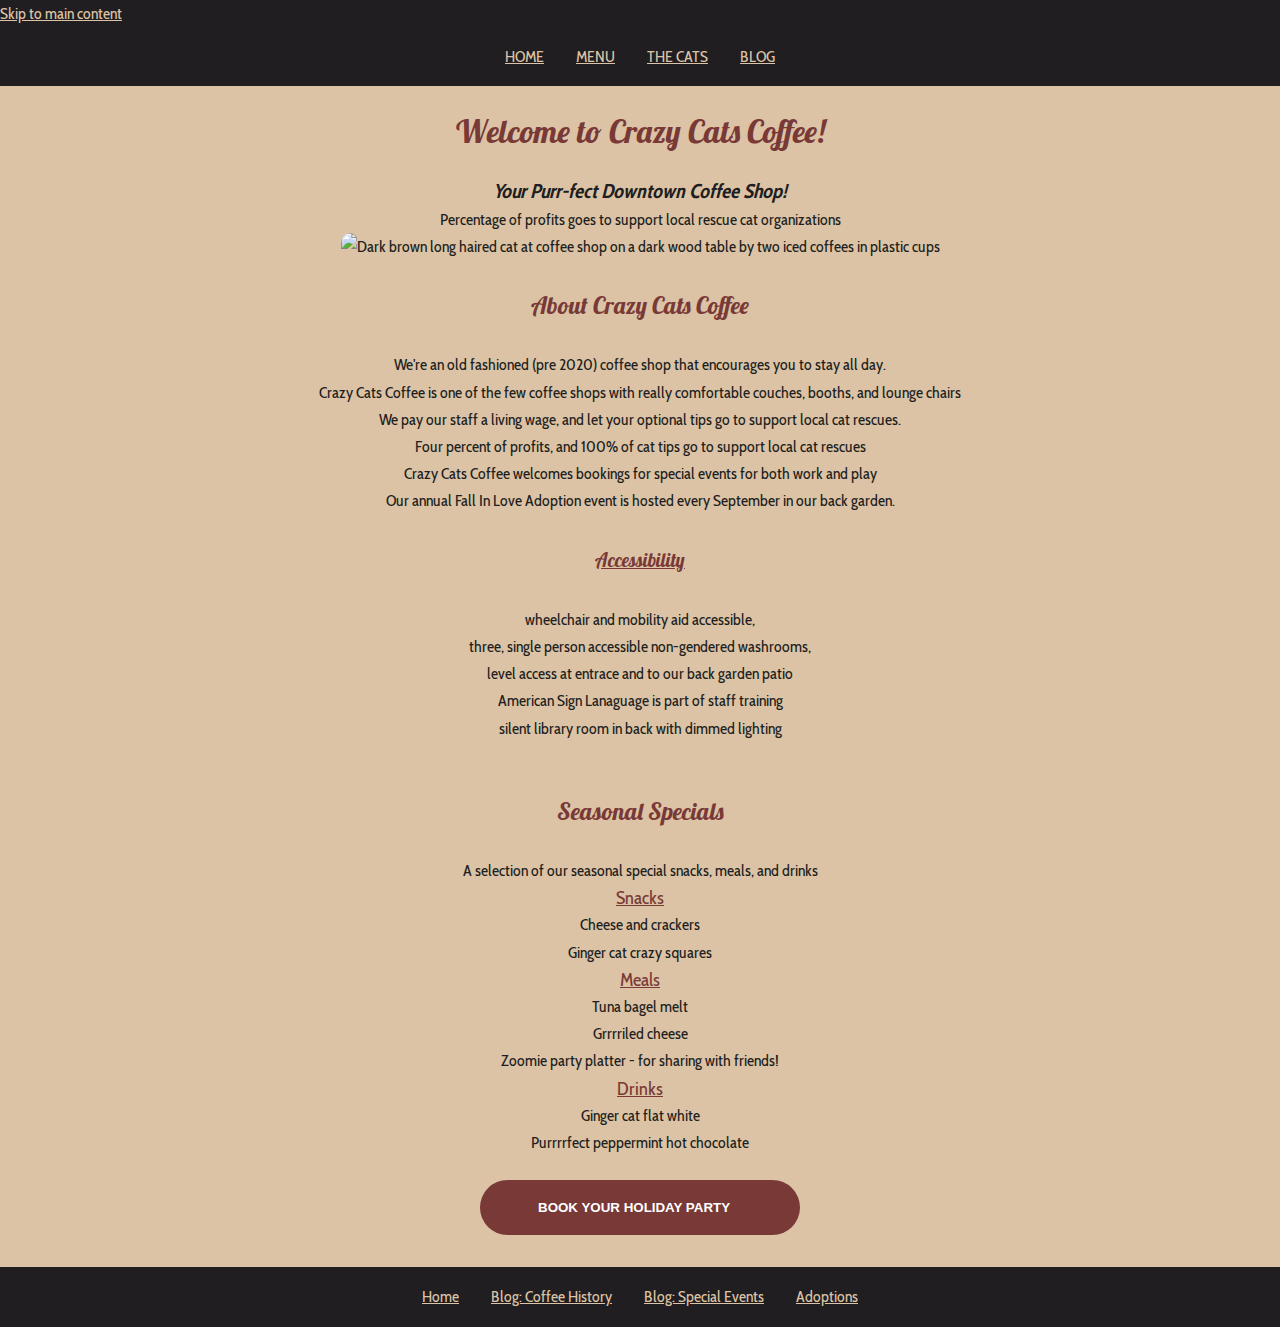
==== index.html @ 33ed03c4 "first commit. code from codepen and further edits" ====
<!DOCTYPE html>
<html lang="en">
<head>
    <meta charset="UTF-8">
    <meta name="viewport" content="width=device-width, initial-scale=1.0">
    <title>Crazy Cats Coffee - Homepage</title>
    <link rel="stylesheet" href="styles.css">
</head>
<header>
	<!-- 
	<img src="https://gingerkiwi.github.io/hosted-assets/icon-local_cafe_FILL0_wght400_GRAD0_opsz24.svg" alt="icon of coffee cup"> -->

	<a href="#main" id="skipToMain" class="a11y--skip-to-main">Skip to main content</a>
	<nav aria-label="Primary navigation">
		<ul>
			<li><a href="/">Home</a></li>
			<li><a href="/menu.html">Menu</a></li>
			<li><a href="/cats.html">The Cats</a></li>
            <li><a href="/blog.html">Blog</a></li>
		</ul>
	</nav>
</header>

<main class="text--align-center">
	<h1>Welcome to Crazy Cats Coffee!</h1>
	<!--     The actual content of the page  -->

	<p><em>Your Purr-fect Downtown Coffee Shop! </em></p>
	<p>Percentage of profits goes to support local rescue cat organizations </p>
	<img src="https://gingerkiwi.github.io/hosted-assets/reba-spike-OjB_lkGKhX8-unsplash.jpg" alt="Dark brown long haired cat at coffee shop on a dark wood table by two iced coffees in plastic cups">
	<h2>About Crazy Cats Coffee</h2>
	<ol>
		<li>We're an old fashioned (pre 2020) coffee shop that encourages you to stay all day. </li>
		<li>Crazy Cats Coffee is one of the few coffee shops with really comfortable couches, booths, and lounge chairs</li>
		<li>We pay our staff a living wage, and let your optional tips go to support local cat rescues.</li>
		<li>Four percent of profits, and 100% of cat tips go to support local cat rescues</li>
		<li>Crazy Cats Coffee welcomes bookings for special events for both work and play</li>
		<li>Our annual Fall In Love Adoption event is hosted every September in our back garden.</li>

	</ol>
	</p>
	<h3 class="font--like-h2">Accessibility</h3>
	<ol>
		<li>
			wheelchair and mobility aid accessible, </li>
		<li>three, single person accessible non-gendered washrooms, </li>
		<li>level access at entrace and to our back garden patio </li>
		<li>American Sign Lanaguage is part of staff training</li>
		<li>silent library room in back with dimmed lighting</li>
	</ol>
	<article>
		<h2>Seasonal Specials</h2>
		<p> A selection of our seasonal special snacks, meals, and drinks</p>
		<h3>Snacks</h3>
		<p> Cheese and crackers</p>
		<p> Ginger cat crazy squares</p>
		<h3>Meals</h3>
		<p> Tuna bagel melt</p>
		<p>Grrrriled cheese</p>
		<p>Zoomie party platter - for sharing with friends!</p>
		<h3>Drinks</h3>
		<p> Ginger cat flat white</p>
		<p> Purrrrfect peppermint hot chocolate</p>
	</article>
	<button class="btn--cta">
		Book your holiday party
		<span> - 10% off until Nov 15th!</span>
	</button>
</main>

<footer>
	<nav aria-label="Secondary navigation">
		<ul>
			<li><a href="/" class="footer--nav">Home</a></li>
			<li><a href="/blog/2023-11-14-coffee-history.html" class="footer--nav ">Blog: Coffee History</a></li>
			<li class="footer--nav "><a href="/blog/special-events" class="footer--nav ">Blog: Special Events</a></li>
			<li><a href="/cats/adoptions" class="footer--nav ">Adoptions</a></li>
		</ul>
		<!-- navigation links for topics   -->
	</nav>
</footer>
</html>
---- styles.css ----
@import url("https://fonts.googleapis.com/css2?family=Cabin+Condensed:wght@400;500;600;700&family=Lobster&display=swap");

:root {
	--clr-beige: #ddc3a5;
	--clr-black-brown: #201e20;
	--clr-tan: #e0a96d;
	--clr-spice: #783937;
	--clr-white: #FFFFFF;
	--clr-holiday-green: #37785a;
	--clr-holiday-purple: #783755;
	/* 	Beige #DDC3A5, Black-brown #201E20, Tan #E0A96D, Spice 783937*/
	--ff-heading: "Lobster", sans-serif;
	--ff-body: "Cabin Condensed", sans-serif;
}

/* CSS RESET */

html {
	box-sizing: border-box;
	font-size: 16px;
}

*,
*:before,
*:after {
	box-sizing: inherit;
}

body,
h1,
h2,
h3,
h4,
h5,
h6,
p,
ol,
ul {
	margin: 0;
	padding: 0;
	font-weight: normal;
}

/* STYLING FOR THIS SITE */

body {
	font-family: var(--ff-body);
	background: var(--clr-beige);
	color: var(--clr-black-brown);
	line-height: 1.7rem;
}

h1,
h2 {
	font-family: var(--ff-heading);
	color: var(--clr-spice);
	text-align: center;
	padding: 2rem 0;
}

h3 {
	color: var(--clr-spice);
	text-decoration: underline;
}

header {
	background: var(--clr-black-brown);
	color: var(--clr-beige);
}

nav ul {
	list-style: none;
	padding: 0;
	display: flex;
	justify-content: center;
}

nav li {
	margin: 1rem 1em;
}

nav a {
	color: var(--clr-beige);
	text-transform: uppercase;
}

footer {
	background: var(--clr-black-brown);
	color: var(--clr-beige);
    margin-top: auto;
}

img {
	border-radius: 10px;
}

article {
	padding: 1.5rem;
}

em {
	font-weight: bold;
	font-size: 1.25rem;
}

.a11y--skip-to-main {
	color: var(--clr--tan);
}

.flex {
    min-height: 100vh;
  display: flex;
  flex-direction: column;
}

.text--align-center {
    text-align: center;
}

.image--centered {
    display: block;
    margin: auto;
}

.format--max-width-70 {
    max-width: 80%;
    margin: 0 auto;
}

.padding-y-2 {
    padding: 2rem 0;
}

.footer--nav {
	background: var(--clr-black-brown);
	color: var(--clr-beige);
	text-transform: none;
}

.font--like-h2 {
	font-family: var(--ff-heading);
	color: var(--clr-spice);
	text-align: center;
	padding: 2rem 0;
}

.font--italic {
	font-style: italic;
}

.font--italic {
	font-style: italic;
}

/* ANIMATED CALL TO ACTION BUTTON */
/* CODE CREDIT: restyled from this code pen: https://codepen.io/IzzatAzmi/pen/KWemrY?editors=0100 */

.btn--cta {
  border: 5px solid transparent;
  background: var(--clr-spice);
  color: var(--clr-white);
	text-transform: uppercase;
	width: 20rem;
  border-radius: 42px;
  padding: 15px 30px;
	margin-bottom: 2rem;
  overflow: hidden;
  transition: 
    all        1.2s,
    border     0.5s 1.2s,
    box-shadow 0.3s 1.5s;
  white-space: nowrap;
  text-indent: 23px;
  font-weight: bold;
  span {
    display: inline-block;
    transform: translateX(300px);
    font-weight: normal;
    opacity: 0;
    transition: 
      opacity 0.1s 0.5s,
      transform 0.4s 0.5s;
  }
  &:hover {
    text-indent: 0;
		width: 30rem;
    background: var(--clr-holiday-green);
    color: #FFE8A3;
    border: 10px solid var(--clr-holiday-purple);
		padding-right: 20px;
    box-shadow: 3px 3px 2px rgba(black, 0.15);
    span {
      transform: translateX(0);
      opacity: 1;
    }
  }
}

/* A11Y CSS */
@media (prefers-reduced-motion: reduce) {
  .btn--cta {
    animation: none;
  }
}
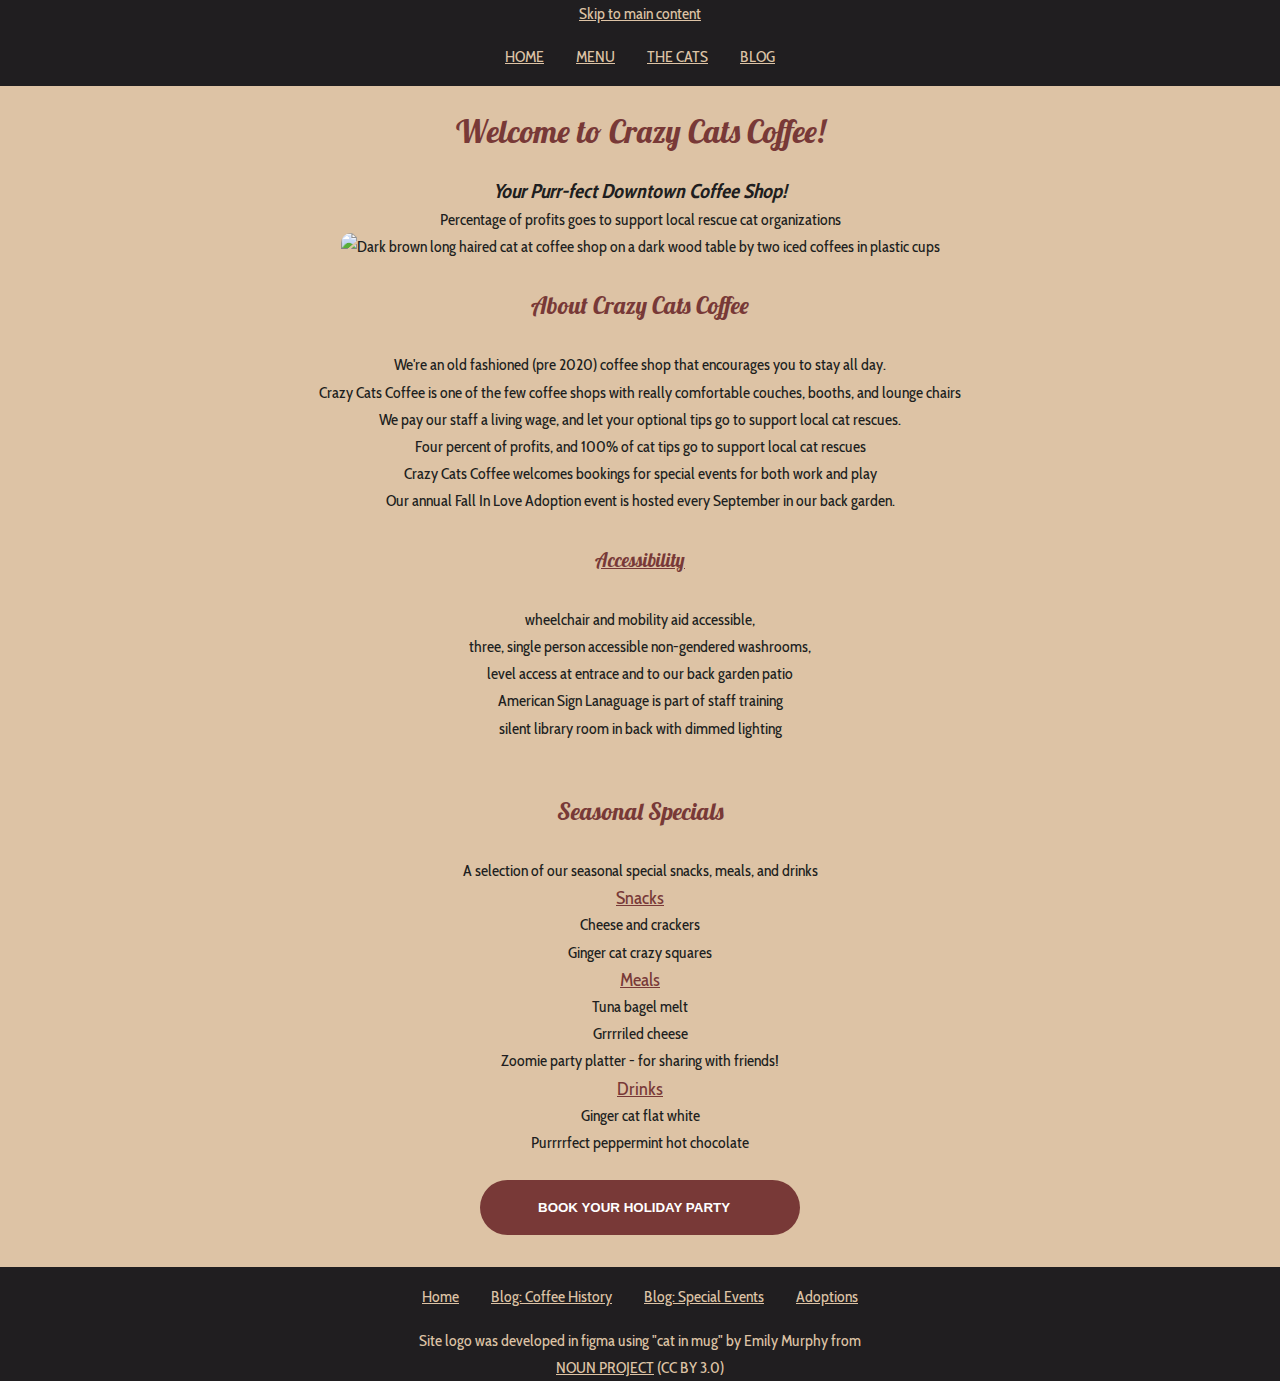
==== commit 093badf1: "update links and some styles" ====
--- a/index.html
+++ b/index.html
@@ -6,12 +6,12 @@
     <title>Crazy Cats Coffee - Homepage</title>
     <link rel="stylesheet" href="styles.css">
 </head>
-<header>
+<header class="text--align-center">
 	<!-- 
 	<img src="https://gingerkiwi.github.io/hosted-assets/icon-local_cafe_FILL0_wght400_GRAD0_opsz24.svg" alt="icon of coffee cup"> -->
 
-	<a href="#main" id="skipToMain" class="a11y--skip-to-main">Skip to main content</a>
-	<nav aria-label="Primary navigation">
+	<a href="#main" id="skipToMain" class="a11y--skip-to-main text--align-center">Skip to main content</a>
+	<nav  aria-label="Primary navigation">
 		<ul>
 			<li><a href="/">Home</a></li>
 			<li><a href="/menu.html">Menu</a></li>
@@ -73,10 +73,11 @@
 		<ul>
 			<li><a href="/" class="footer--nav">Home</a></li>
 			<li><a href="/blog/2023-11-14-coffee-history.html" class="footer--nav ">Blog: Coffee History</a></li>
-			<li class="footer--nav "><a href="/blog/special-events" class="footer--nav ">Blog: Special Events</a></li>
+			<li class="footer--nav "><a href="/blog/special-events.html" class="footer--nav ">Blog: Special Events</a></li>
 			<li><a href="/cats/adoptions" class="footer--nav ">Adoptions</a></li>
 		</ul>
 		<!-- navigation links for topics   -->
 	</nav>
+    <p>Site logo was developed in figma using "cat in mug" by Emily Murphy from</p> <a class="a--like-nav-hover a--like-nav" href="https://thenounproject.com/browse/icons/term/cat-in-mug/" target="_blank" title="cat in mug Icons" rel="nofollow noopener noreferrer external">Noun Project</a> (CC BY 3.0)
 </footer>
 </html>--- a/styles.css
+++ b/styles.css
@@ -75,6 +75,16 @@
 	justify-content: center;
 }
 
+a:hover, a:focus {
+    text-decoration: none;
+    color: var(--clr-spice);
+    font-weight: bolder;
+}
+
+/* a:visited {
+    color: var(--clr-spice);
+} */
+
 nav li {
 	margin: 1rem 1em;
 }
@@ -84,14 +94,32 @@
 	text-transform: uppercase;
 }
 
+
+nav a:hover, nav a:focus {
+    background-color: var(--clr-beige);
+    color: var(--clr-spice);
+    padding: .25rem .5rem;
+    border-radius: 20px;
+}
+
+/* nav a:hover > a:hover, nav a:visited > a:focus {
+    color: var(--clr-spice);
+	text-transform: uppercase;
+} */
+
+
 footer {
 	background: var(--clr-black-brown);
 	color: var(--clr-beige);
     margin-top: auto;
+    text-align: center;
 }
 
 img {
 	border-radius: 10px;
+    width: 80%;
+    object-fit: cover;
+    object-position: bottom;
 }
 
 article {
@@ -150,6 +178,17 @@
 
 .font--italic {
 	font-style: italic;
+}
+
+.a--like-nav {
+    color: var(--clr-beige);
+    text-transform: uppercase;
+    text-decoration: underline;
+}
+.a--like-nav:hover {
+    background-color: var(--clr-beige);
+    color: var(--clr-spice);
+    padding: .25rem .5rem;
 }
 
 /* ANIMATED CALL TO ACTION BUTTON */
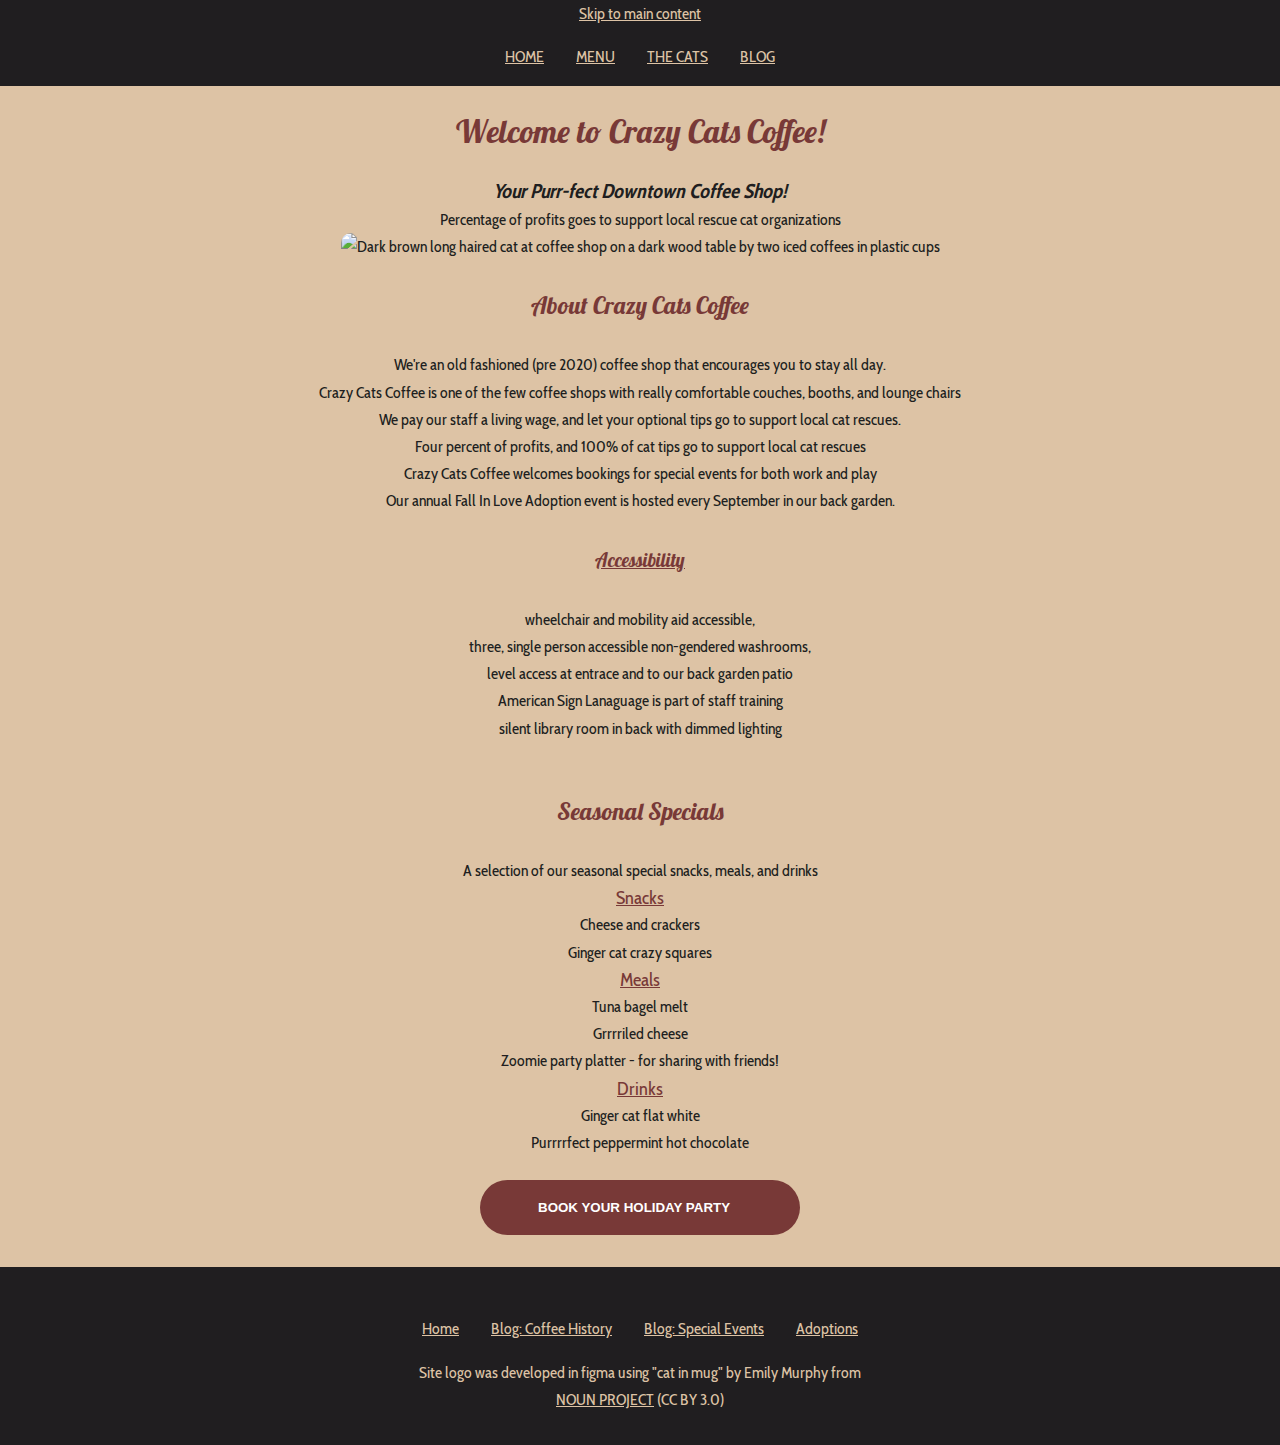
==== commit 8c94f562: "add logo credit and padding to footer" ====
--- a/index.html
+++ b/index.html
@@ -68,7 +68,7 @@
 	</button>
 </main>
 
-<footer>
+<footer class="padding-y-2">
 	<nav aria-label="Secondary navigation">
 		<ul>
 			<li><a href="/" class="footer--nav">Home</a></li>
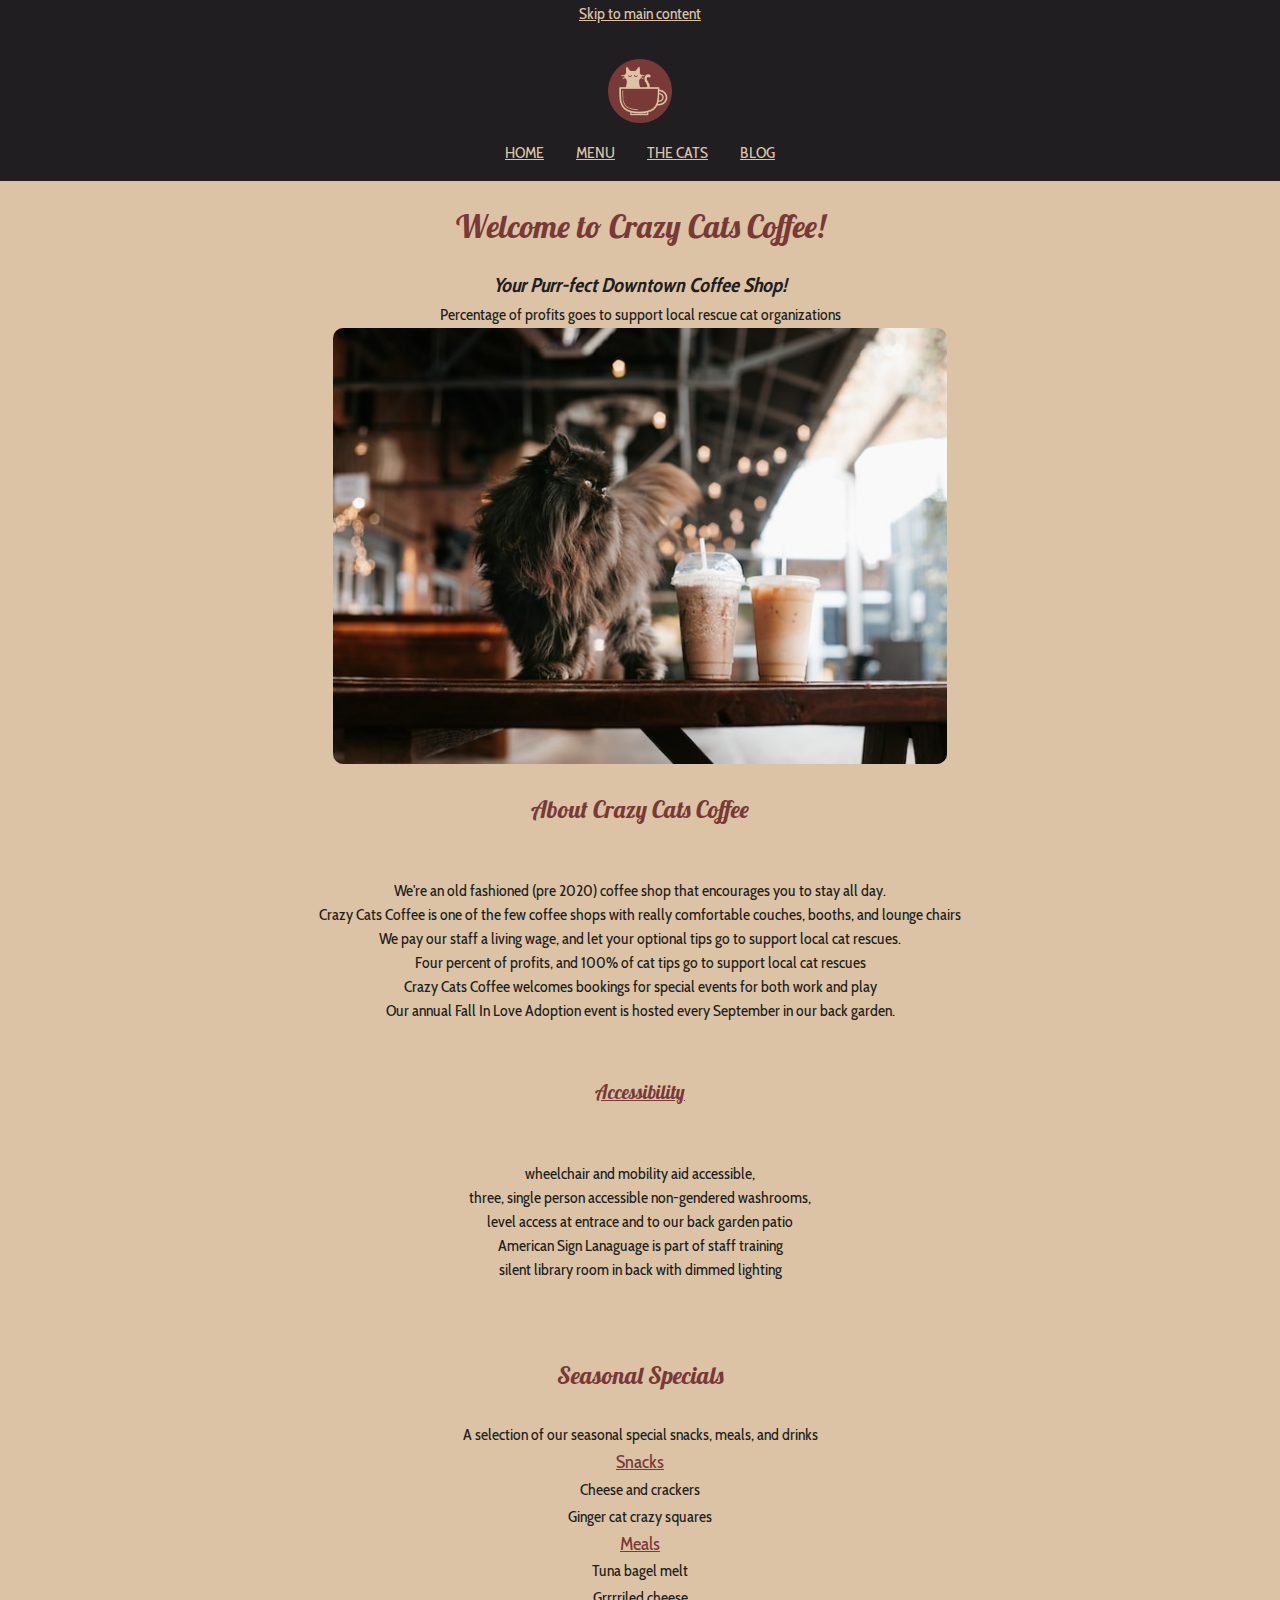
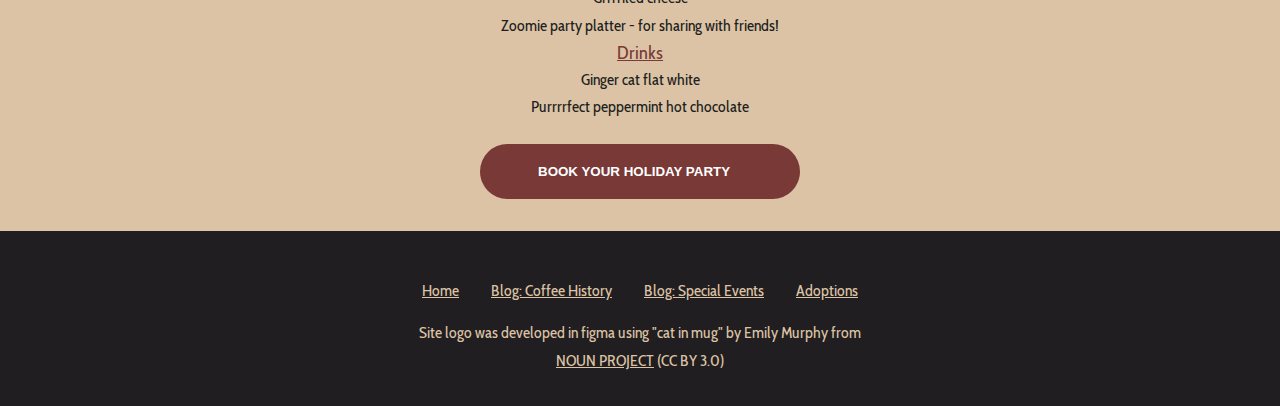
==== commit d933d2bb: "add logo image and to top of every page. add logo class to styles.css" ====
--- a/index.html
+++ b/index.html
@@ -11,6 +11,7 @@
 	<img src="https://gingerkiwi.github.io/hosted-assets/icon-local_cafe_FILL0_wght400_GRAD0_opsz24.svg" alt="icon of coffee cup"> -->
 
 	<a href="#main" id="skipToMain" class="a11y--skip-to-main text--align-center">Skip to main content</a>
+    <img class="image--centered logo" src="/assets/Logo_CrazyCatsCoffee.png" alt="Coffee shop logo. Icon of a cat sitting in a coffee mug.">
 	<nav  aria-label="Primary navigation">
 		<ul>
 			<li><a href="/">Home</a></li>
@@ -21,15 +22,15 @@
 	</nav>
 </header>
 
-<main class="text--align-center">
+<main class="text--align-center format--max-width-70">
 	<h1>Welcome to Crazy Cats Coffee!</h1>
 	<!--     The actual content of the page  -->
 
 	<p><em>Your Purr-fect Downtown Coffee Shop! </em></p>
 	<p>Percentage of profits goes to support local rescue cat organizations </p>
-	<img src="https://gingerkiwi.github.io/hosted-assets/reba-spike-OjB_lkGKhX8-unsplash.jpg" alt="Dark brown long haired cat at coffee shop on a dark wood table by two iced coffees in plastic cups">
+	<img class="image--centered image--w60" src="/assets/reba-spike-OjB_lkGKhX8-unsplash.jpg" alt="Dark brown long haired cat at coffee shop on a dark wood table by two iced coffees in plastic cups">
 	<h2>About Crazy Cats Coffee</h2>
-	<ol>
+	<ul>
 		<li>We're an old fashioned (pre 2020) coffee shop that encourages you to stay all day. </li>
 		<li>Crazy Cats Coffee is one of the few coffee shops with really comfortable couches, booths, and lounge chairs</li>
 		<li>We pay our staff a living wage, and let your optional tips go to support local cat rescues.</li>
@@ -37,17 +38,17 @@
 		<li>Crazy Cats Coffee welcomes bookings for special events for both work and play</li>
 		<li>Our annual Fall In Love Adoption event is hosted every September in our back garden.</li>
 
-	</ol>
+	</ul>
 	</p>
 	<h3 class="font--like-h2">Accessibility</h3>
-	<ol>
+	<ul>
 		<li>
 			wheelchair and mobility aid accessible, </li>
 		<li>three, single person accessible non-gendered washrooms, </li>
 		<li>level access at entrace and to our back garden patio </li>
 		<li>American Sign Lanaguage is part of staff training</li>
 		<li>silent library room in back with dimmed lighting</li>
-	</ol>
+	</ul>
 	<article>
 		<h2>Seasonal Specials</h2>
 		<p> A selection of our seasonal special snacks, meals, and drinks</p>
--- a/styles.css
+++ b/styles.css
@@ -68,6 +68,12 @@
 	color: var(--clr-beige);
 }
 
+ul {
+    list-style: none;
+    padding: 1.5rem 0;
+    line-height: 1.5rem;
+}
+
 nav ul {
 	list-style: none;
 	padding: 0;
@@ -135,6 +141,11 @@
 	color: var(--clr--tan);
 }
 
+.logo {
+    max-width: 5vw;
+    padding-top: 2rem;
+}
+
 .flex {
     min-height: 100vh;
   display: flex;
@@ -148,6 +159,10 @@
 .image--centered {
     display: block;
     margin: auto;
+}
+
+.image--w60 {
+    width: 60%;
 }
 
 .format--max-width-70 {
@@ -235,6 +250,35 @@
   }
 }
 
+/* MEDIA QUERIES */
+@media only screen and (max-width: 500px) {
+    ul {
+        text-align: left;
+        list-style-type: disc;
+    }
+    ul li {
+        margin: 1rem 0;
+    }
+    nav li {
+        margin: 1rem 1em;
+    }
+    
+    nav a {
+        color: var(--clr-beige);
+        text-transform: uppercase;
+    }
+    
+    nav a:hover, nav a:focus {
+        background-color: var(--clr-beige);
+        color: var(--clr-spice);
+        padding: .25rem .5rem;
+        border-radius: 20px;
+    }
+    .logo {
+        max-width: 20vw;
+    }
+  }
+
 /* A11Y CSS */
 @media (prefers-reduced-motion: reduce) {
   .btn--cta {
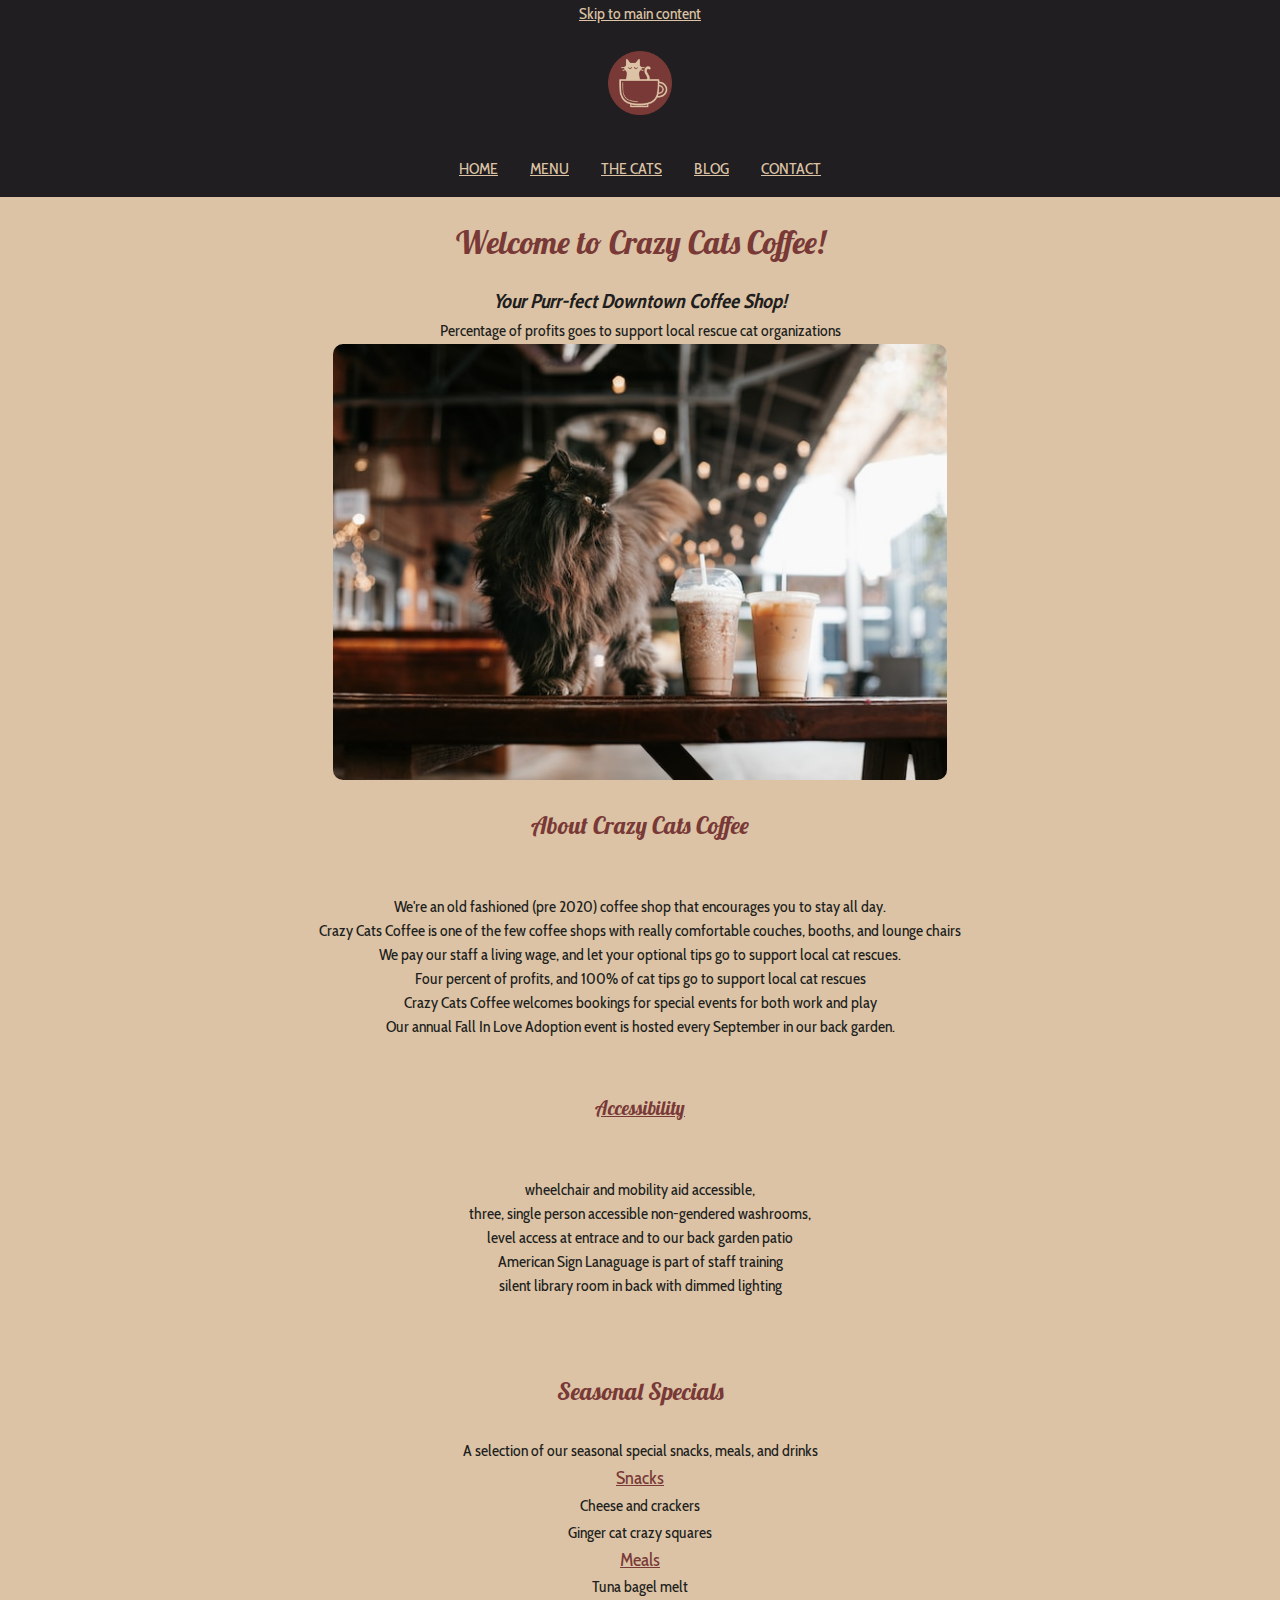
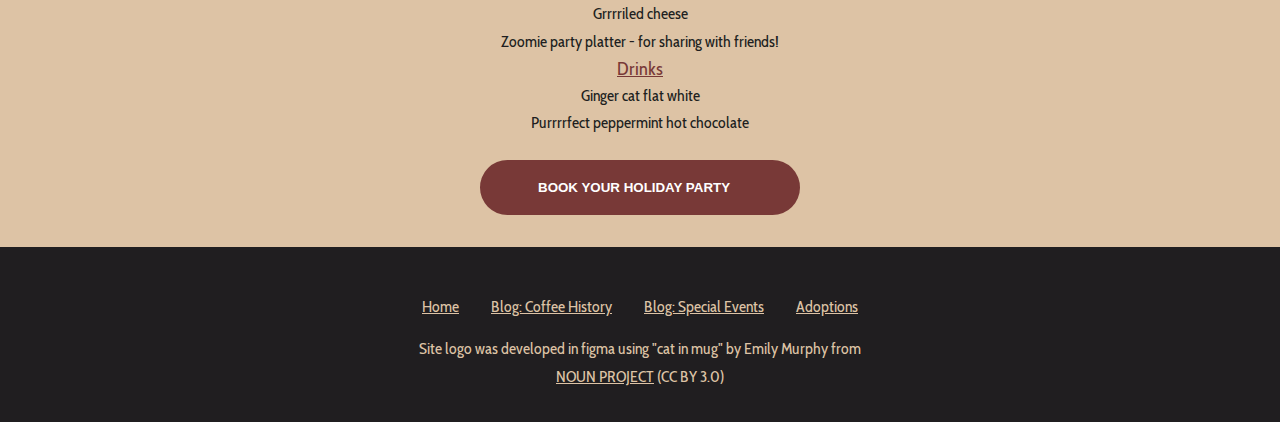
==== commit 9abe5cad: "add contact.html to menu on all pages" ====
--- a/index.html
+++ b/index.html
@@ -18,6 +18,7 @@
 			<li><a href="/menu.html">Menu</a></li>
 			<li><a href="/cats.html">The Cats</a></li>
             <li><a href="/blog.html">Blog</a></li>
+			<li><a href="/contact.html">Contact</a></li>
 		</ul>
 	</nav>
 </header>
--- a/styles.css
+++ b/styles.css
@@ -143,13 +143,13 @@
 
 .logo {
     max-width: 5vw;
-    padding-top: 2rem;
+    padding: 1.5rem 0;
 }
 
 .flex {
     min-height: 100vh;
-  display: flex;
-  flex-direction: column;
+    display: flex;
+    flex-direction: column;
 }
 
 .text--align-center {
@@ -274,6 +274,7 @@
         padding: .25rem .5rem;
         border-radius: 20px;
     }
+
     .logo {
         max-width: 20vw;
     }
